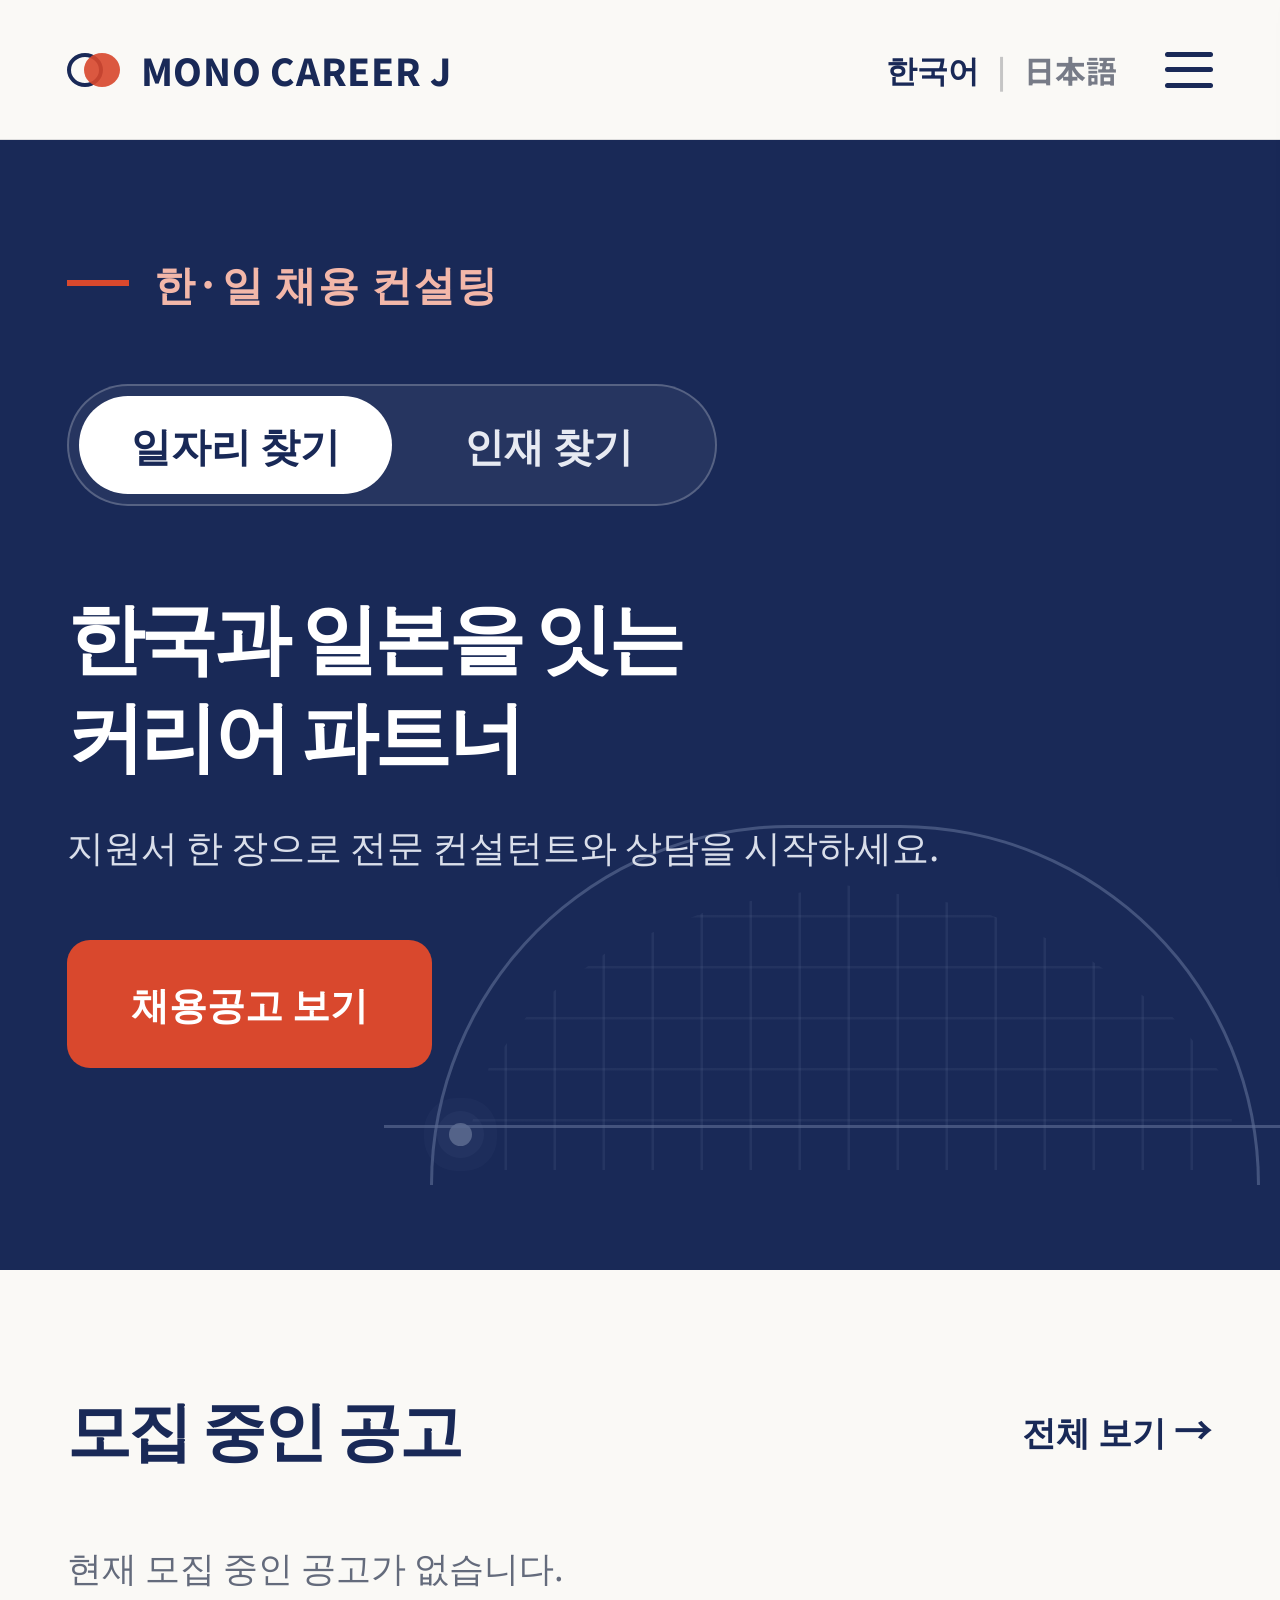
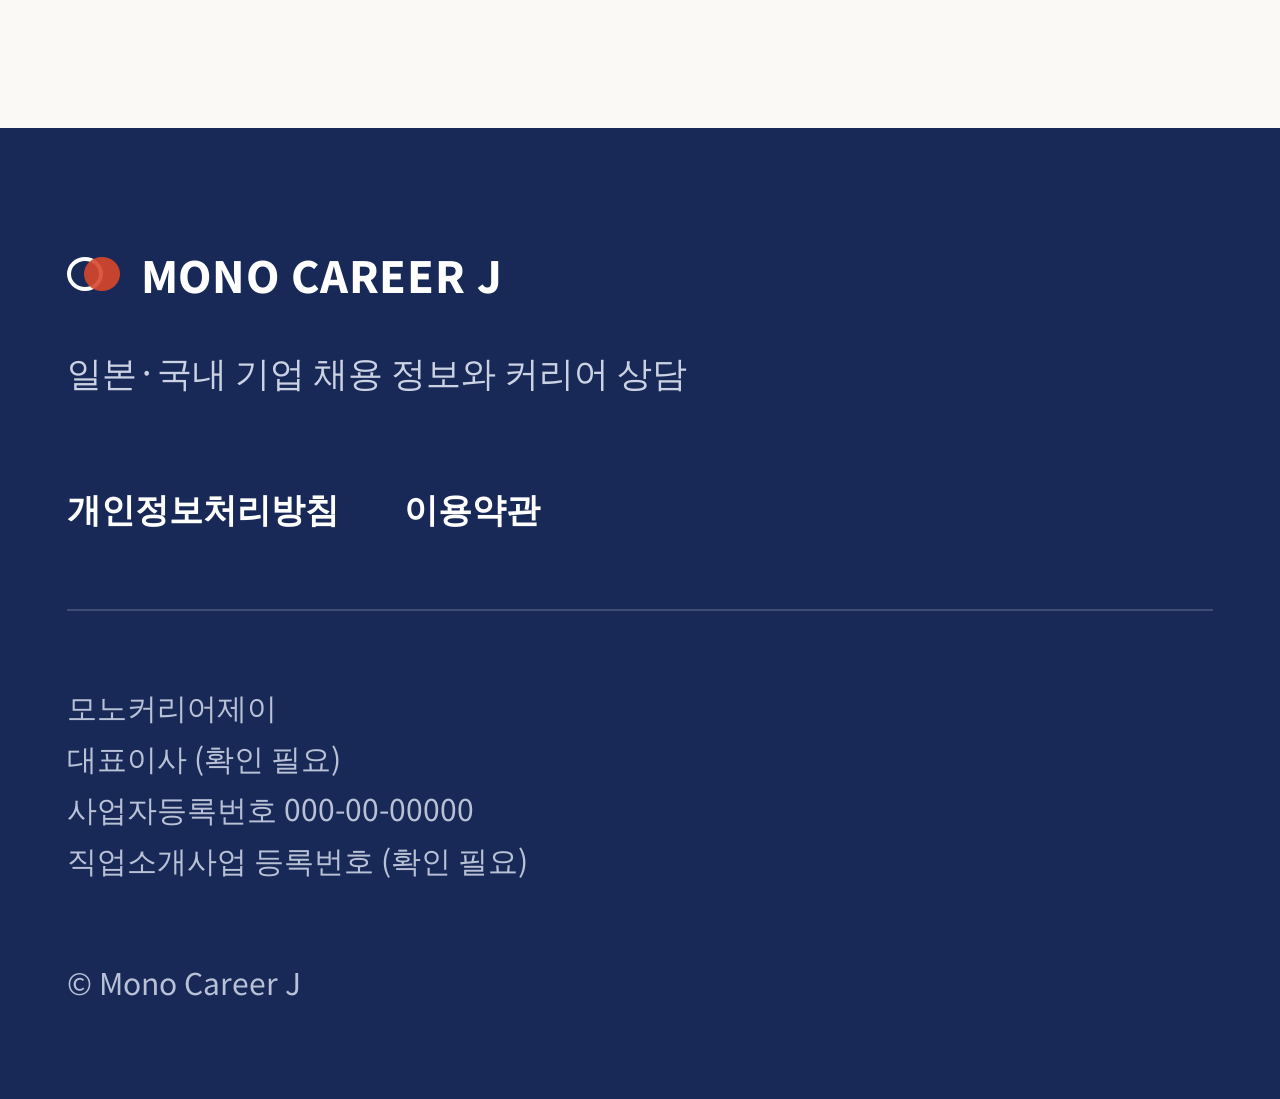
==== index.html @ 0757af74 "Add files via upload" ====
<!DOCTYPE html>
<html lang="ko">
<head>
  <meta charset="UTF-8" />
  <meta name="viewport" content="width=device-width, initial-scale=1.0" />
  <title>MONO CAREER J</title>
  <link rel="stylesheet" href="style.css" />
</head>
<body>
  <header class="header">
    <a class="brand" href="#">
      <span class="logo" aria-hidden="true"><i></i><b></b></span>
      <span>MONO CAREER J</span>
    </a>

    <div class="header-right">
      <div class="languages">
        <button class="lang active">한국어</button>
        <span>|</span>
        <button class="lang">日本語</button>
      </div>
      <button class="menu-button" id="menuButton" aria-label="메뉴 열기">
        <span></span><span></span><span></span>
      </button>
    </div>
  </header>

  <main>
    <section class="hero">
      <div class="hero-inner">
        <div class="eyebrow"><span></span>한·일 채용 컨설팅</div>

        <div class="switcher">
          <button class="switch active" data-target="jobs">일자리 찾기</button>
          <button class="switch" data-target="talent">인재 찾기</button>
        </div>

        <h1>한국과 일본을 잇는<br />커리어 파트너</h1>
        <p class="hero-copy">지원서 한 장으로 전문 컨설턴트와 상담을 시작하세요.</p>

        <button class="cta" id="jobButton">채용공고 보기</button>

        <div class="arc-art" aria-hidden="true">
          <div class="arc"></div>
          <div class="arc-grid"></div>
          <div class="arc-dot"></div>
          <div class="arc-line"></div>
        </div>
      </div>
    </section>

    <section class="jobs-section" id="jobsSection">
      <div class="section-heading">
        <h2>모집 중인 공고</h2>
        <a href="#" id="allJobs">전체 보기 <span>→</span></a>
      </div>
      <p class="empty">현재 모집 중인 공고가 없습니다.</p>
    </section>
  </main>

  <footer class="footer">
    <div class="footer-inner">
      <div class="footer-brand">
        <div class="footer-logo">
          <span class="logo light"><i></i><b></b></span>
          <span>MONO CAREER J</span>
        </div>
        <p>일본·국내 기업 채용 정보와 커리어 상담</p>
      </div>

      <nav class="footer-links">
        <a href="#">개인정보처리방침</a>
        <a href="#">이용약관</a>
      </nav>

      <div class="company-info">
        <p>모노커리어제이</p>
        <p>대표이사 (확인 필요)</p>
        <p>사업자등록번호 000-00-00000</p>
        <p>직업소개사업 등록번호 (확인 필요)</p>
      </div>

      <p class="copyright">© Mono Career J</p>
    </div>
  </footer>

  <div class="drawer" id="drawer" aria-hidden="true">
    <button class="drawer-close" id="drawerClose">×</button>
    <a href="#jobsSection">채용공고</a>
    <a href="#">회사소개</a>
    <a href="#">커리어 상담</a>
    <a href="#">문의하기</a>
  </div>

  <script src="script.js"></script>
</body>
</html>
---- style.css ----
@import url('https://fonts.googleapis.com/css2?family=Noto+Sans+JP:wght@400;500;600;700;800;900&display=swap');

:root {
  --navy: #192957;
  --navy-deep: #172755;
  --navy-soft: #243765;
  --orange: #d9482d;
  --peach: #f3b7a9;
  --white: #fff;
  --off-white: #faf9f6;
  --gray: #646b7c;
}

* { box-sizing: border-box; }
html { scroll-behavior: smooth; }
body {
  margin: 0;
  color: var(--navy);
  background: var(--off-white);
  font-family: "Noto Sans JP", "Noto Sans KR", Arial, sans-serif;
}
button, a { font: inherit; }
button { cursor: pointer; }

.header {
  height: 140px;
  padding: 0 5.2vw;
  display: flex;
  align-items: center;
  justify-content: space-between;
  background: var(--off-white);
  border-bottom: 1px solid #ddd;
}
.brand, .footer-logo {
  display: flex;
  align-items: center;
  gap: 22px;
  color: var(--navy);
  text-decoration: none;
  font-size: clamp(24px, 3vw, 37px);
  font-weight: 800;
  letter-spacing: .02em;
}
.logo {
  position: relative;
  display: inline-block;
  width: 52px;
  height: 38px;
}
.logo i, .logo b {
  position: absolute;
  top: 2px;
  width: 36px;
  height: 34px;
  border-radius: 50%;
  display: block;
}
.logo i {
  left: 0;
  border: 4px solid var(--navy);
  background: transparent;
}
.logo b {
  left: 17px;
  background: var(--orange);
  opacity: .9;
}
.logo.light i { border-color: #fff; }
.logo.light b { background: var(--orange); }

.header-right {
  display: flex;
  align-items: center;
  gap: 48px;
}
.languages {
  display: flex;
  align-items: center;
  gap: 18px;
  font-size: clamp(20px, 2.4vw, 31px);
  font-weight: 700;
}
.languages span { color: #c5c5c5; }
.lang {
  border: 0;
  padding: 0;
  background: none;
  color: #777b87;
}
.lang.active { color: var(--navy); }

.menu-button {
  width: 48px;
  height: 48px;
  padding: 6px 0;
  border: 0;
  background: transparent;
  display: flex;
  flex-direction: column;
  justify-content: space-between;
}
.menu-button span {
  display: block;
  width: 100%;
  height: 5px;
  border-radius: 5px;
  background: var(--navy);
}

.hero {
  position: relative;
  overflow: hidden;
  min-height: 1130px;
  background: var(--navy);
  color: #fff;
}
.hero-inner {
  position: relative;
  min-height: 1130px;
  padding: 112px 5.2vw 130px;
}
.eyebrow {
  display: flex;
  align-items: center;
  gap: 25px;
  color: var(--peach);
  font-size: clamp(25px, 3.2vw, 42px);
  font-weight: 700;
  letter-spacing: .04em;
}
.eyebrow span {
  width: 62px;
  height: 6px;
  background: var(--orange);
  display: inline-block;
}
.switcher {
  margin-top: 70px;
  width: min(650px, 90%);
  height: 122px;
  padding: 10px;
  border: 2px solid rgba(255,255,255,.22);
  border-radius: 65px;
  background: rgba(255,255,255,.06);
  display: flex;
}
.switch {
  flex: 1;
  border: 0;
  border-radius: 58px;
  background: transparent;
  color: #e7eaf2;
  font-size: clamp(26px, 3.2vw, 40px);
  font-weight: 700;
}
.switch.active {
  background: #fff;
  color: var(--navy);
}
.hero h1 {
  position: relative;
  z-index: 2;
  margin: 78px 0 35px;
  font-size: clamp(48px, 6vw, 78px);
  line-height: 1.28;
  letter-spacing: -.045em;
}
.hero-copy {
  position: relative;
  z-index: 2;
  margin: 0;
  color: #d9deea;
  font-size: clamp(23px, 3vw, 37px);
  line-height: 1.6;
}
.cta {
  position: relative;
  z-index: 3;
  margin-top: 65px;
  min-width: 365px;
  height: 128px;
  border: 0;
  border-radius: 23px;
  background: var(--orange);
  color: #fff;
  font-size: clamp(26px, 3vw, 38px);
  font-weight: 800;
}
.cta:hover { filter: brightness(.94); }

.arc-art {
  position: absolute;
  right: -2%;
  bottom: 40px;
  width: 72%;
  height: 450px;
  opacity: .4;
}
.arc {
  position: absolute;
  left: 5%;
  top: 10%;
  width: 90%;
  height: 360px;
  border: 3px solid rgba(190,205,235,.65);
  border-bottom: 0;
  border-radius: 500px 500px 0 0;
}
.arc-grid {
  position: absolute;
  left: 8%;
  top: 20%;
  width: 84%;
  height: 300px;
  background:
    repeating-linear-gradient(90deg, transparent 0 46px, rgba(180,195,225,.20) 47px 49px),
    repeating-linear-gradient(0deg, transparent 0 48px, rgba(180,195,225,.16) 49px 51px);
  clip-path: polygon(0 100%, 4% 66%, 10% 45%, 20% 26%, 34% 12%, 50% 5%, 66% 12%, 80% 27%, 92% 48%, 100% 72%, 100% 100%);
}
.arc-line {
  position: absolute;
  left: 0;
  bottom: 102px;
  width: 100%;
  height: 3px;
  background: rgba(190,205,235,.65);
}
.arc-dot {
  position: absolute;
  left: 7%;
  bottom: 84px;
  width: 23px;
  height: 23px;
  border-radius: 50%;
  background: #aebbd5;
  box-shadow: 0 0 0 12px rgba(160,180,220,.12), 0 0 0 25px rgba(160,180,220,.08);
}

.jobs-section {
  min-height: 440px;
  padding: 110px 5.2vw 100px;
  background: var(--off-white);
}
.section-heading {
  display: flex;
  align-items: center;
  justify-content: space-between;
  gap: 20px;
}
.section-heading h2 {
  margin: 0;
  font-size: clamp(40px, 5vw, 65px);
  letter-spacing: -.04em;
}
.section-heading a {
  color: var(--navy);
  font-size: clamp(22px, 2.8vw, 34px);
  font-weight: 700;
  text-decoration: none;
}
.section-heading a span { font-size: 1.15em; }
.empty {
  margin-top: 65px;
  color: var(--gray);
  font-size: clamp(22px, 2.7vw, 35px);
}

.footer {
  background: var(--navy);
  color: #fff;
}
.footer-inner {
  padding: 115px 5.2vw 95px;
}
.footer-brand .footer-logo {
  color: #fff;
  font-size: clamp(28px, 3.5vw, 43px);
}
.footer-brand > p {
  margin: 40px 0 85px;
  color: #cbd2e3;
  font-size: clamp(23px, 3vw, 35px);
}
.footer-links {
  display: flex;
  gap: 65px;
  padding-bottom: 75px;
  border-bottom: 2px solid rgba(255,255,255,.17);
}
.footer-links a {
  color: #fff;
  text-decoration: none;
  font-size: clamp(22px, 2.8vw, 34px);
  font-weight: 700;
}
.company-info {
  margin-top: 70px;
  color: #b8c1d6;
  font-size: clamp(19px, 2.4vw, 30px);
  line-height: 1.7;
}
.company-info p { margin: 0; }
.copyright {
  margin: 75px 0 0;
  color: #b8c1d6;
  font-size: clamp(20px, 2.5vw, 30px);
}

.drawer {
  position: fixed;
  z-index: 20;
  top: 0;
  right: 0;
  width: min(430px, 85vw);
  height: 100vh;
  padding: 110px 45px;
  background: #fff;
  box-shadow: -10px 0 35px rgba(0,0,0,.18);
  transform: translateX(110%);
  transition: transform .3s ease;
  display: flex;
  flex-direction: column;
  gap: 32px;
}
.drawer.open { transform: translateX(0); }
.drawer a {
  color: var(--navy);
  text-decoration: none;
  font-size: 28px;
  font-weight: 700;
}
.drawer-close {
  position: absolute;
  top: 25px;
  right: 30px;
  border: 0;
  background: none;
  font-size: 48px;
  color: var(--navy);
}

@media (max-width: 700px) {
  .header { height: 100px; padding: 0 24px; }
  .brand { gap: 12px; font-size: 20px; }
  .logo { transform: scale(.7); transform-origin: left center; width: 40px; margin-right: -10px; }
  .header-right { gap: 15px; }
  .languages { gap: 8px; font-size: 18px; }
  .menu-button { width: 34px; height: 34px; }
  .menu-button span { height: 4px; }
  .hero, .hero-inner { min-height: 900px; }
  .hero-inner { padding: 85px 24px 80px; }
  .eyebrow { gap: 14px; font-size: 23px; }
  .eyebrow span { width: 48px; height: 5px; }
  .switcher { margin-top: 50px; height: 82px; }
  .switch { font-size: 24px; }
  .hero h1 { margin-top: 65px; font-size: 42px; }
  .hero-copy { font-size: 21px; }
  .cta { min-width: 0; width: 365px; max-width: 100%; height: 105px; margin-top: 45px; }
  .arc-art { width: 120%; right: -25%; bottom: 10px; height: 330px; }
  .jobs-section { padding: 75px 24px 75px; }
  .section-heading { align-items: flex-end; }
  .section-heading h2 { font-size: 38px; }
  .section-heading a { font-size: 20px; }
  .empty { margin-top: 50px; font-size: 22px; }
  .footer-inner { padding: 75px 24px; }
  .footer-brand > p { margin: 30px 0 60px; }
  .footer-links { gap: 35px; padding-bottom: 50px; }
}
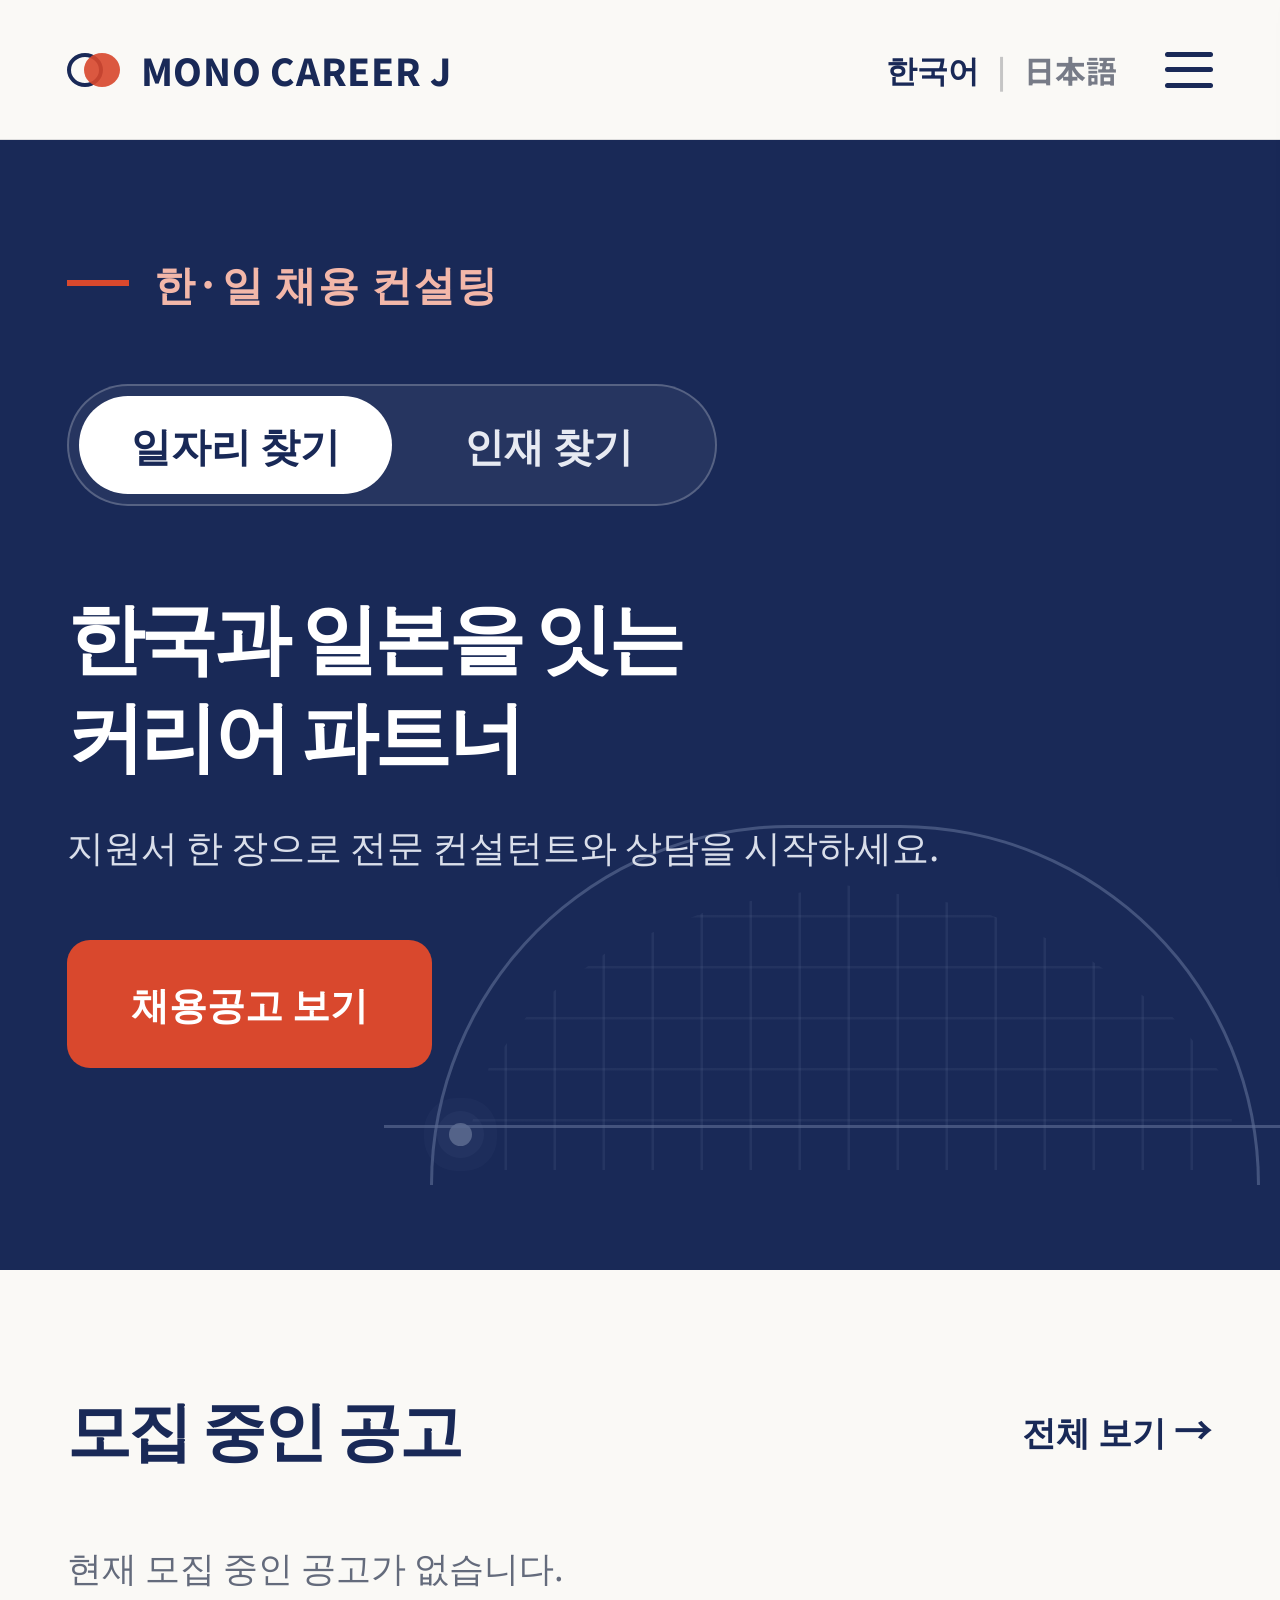
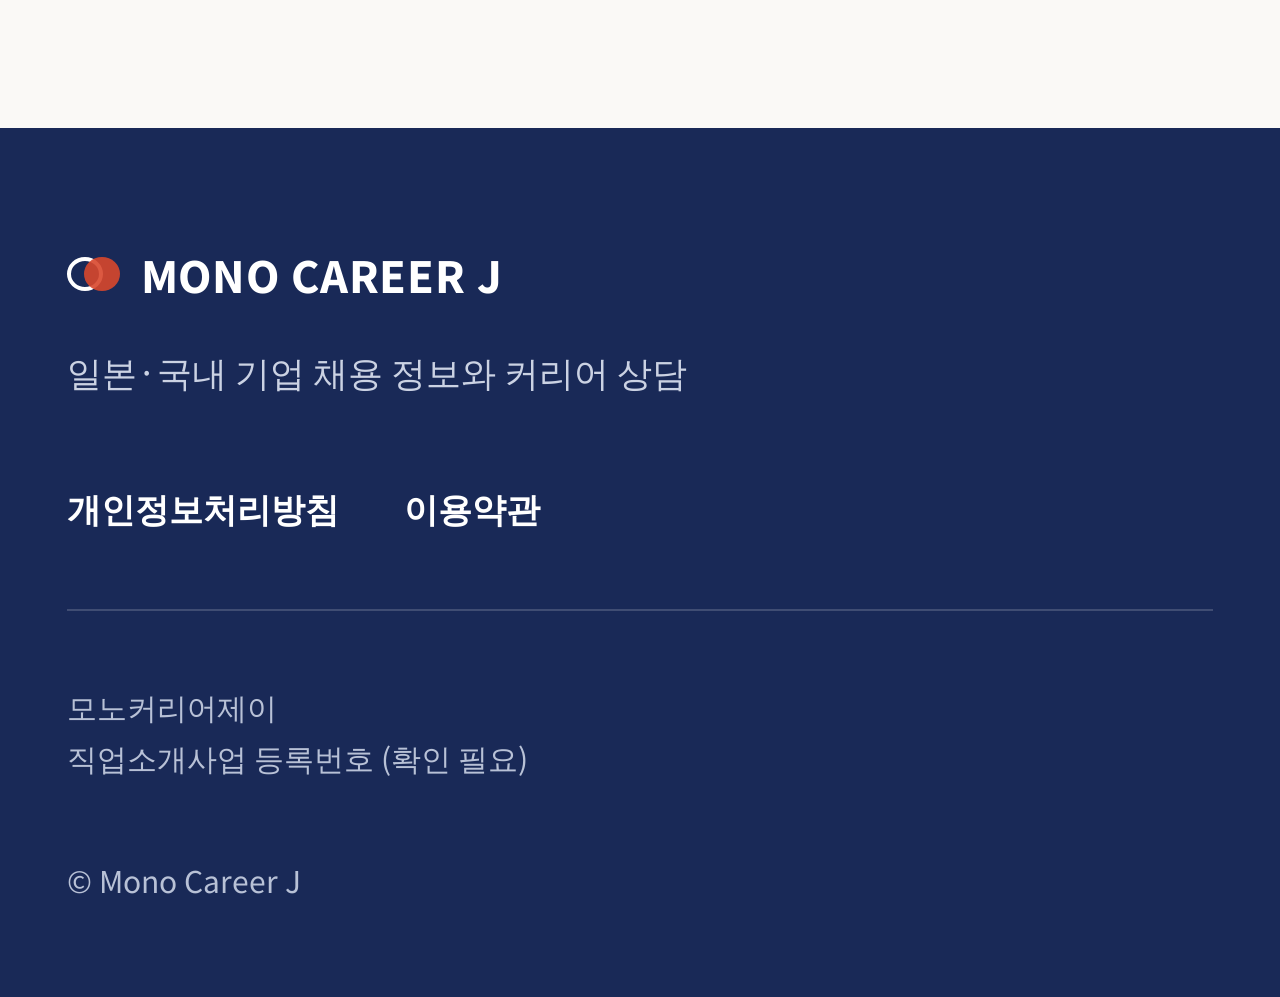
==== commit 65a3188d: "Update index.html" ====
--- a/index.html
+++ b/index.html
@@ -75,8 +75,8 @@
 
       <div class="company-info">
         <p>모노커리어제이</p>
-        <p>대표이사 (확인 필요)</p>
-        <p>사업자등록번호 000-00-00000</p>
+       
+  
         <p>직업소개사업 등록번호 (확인 필요)</p>
       </div>
 
